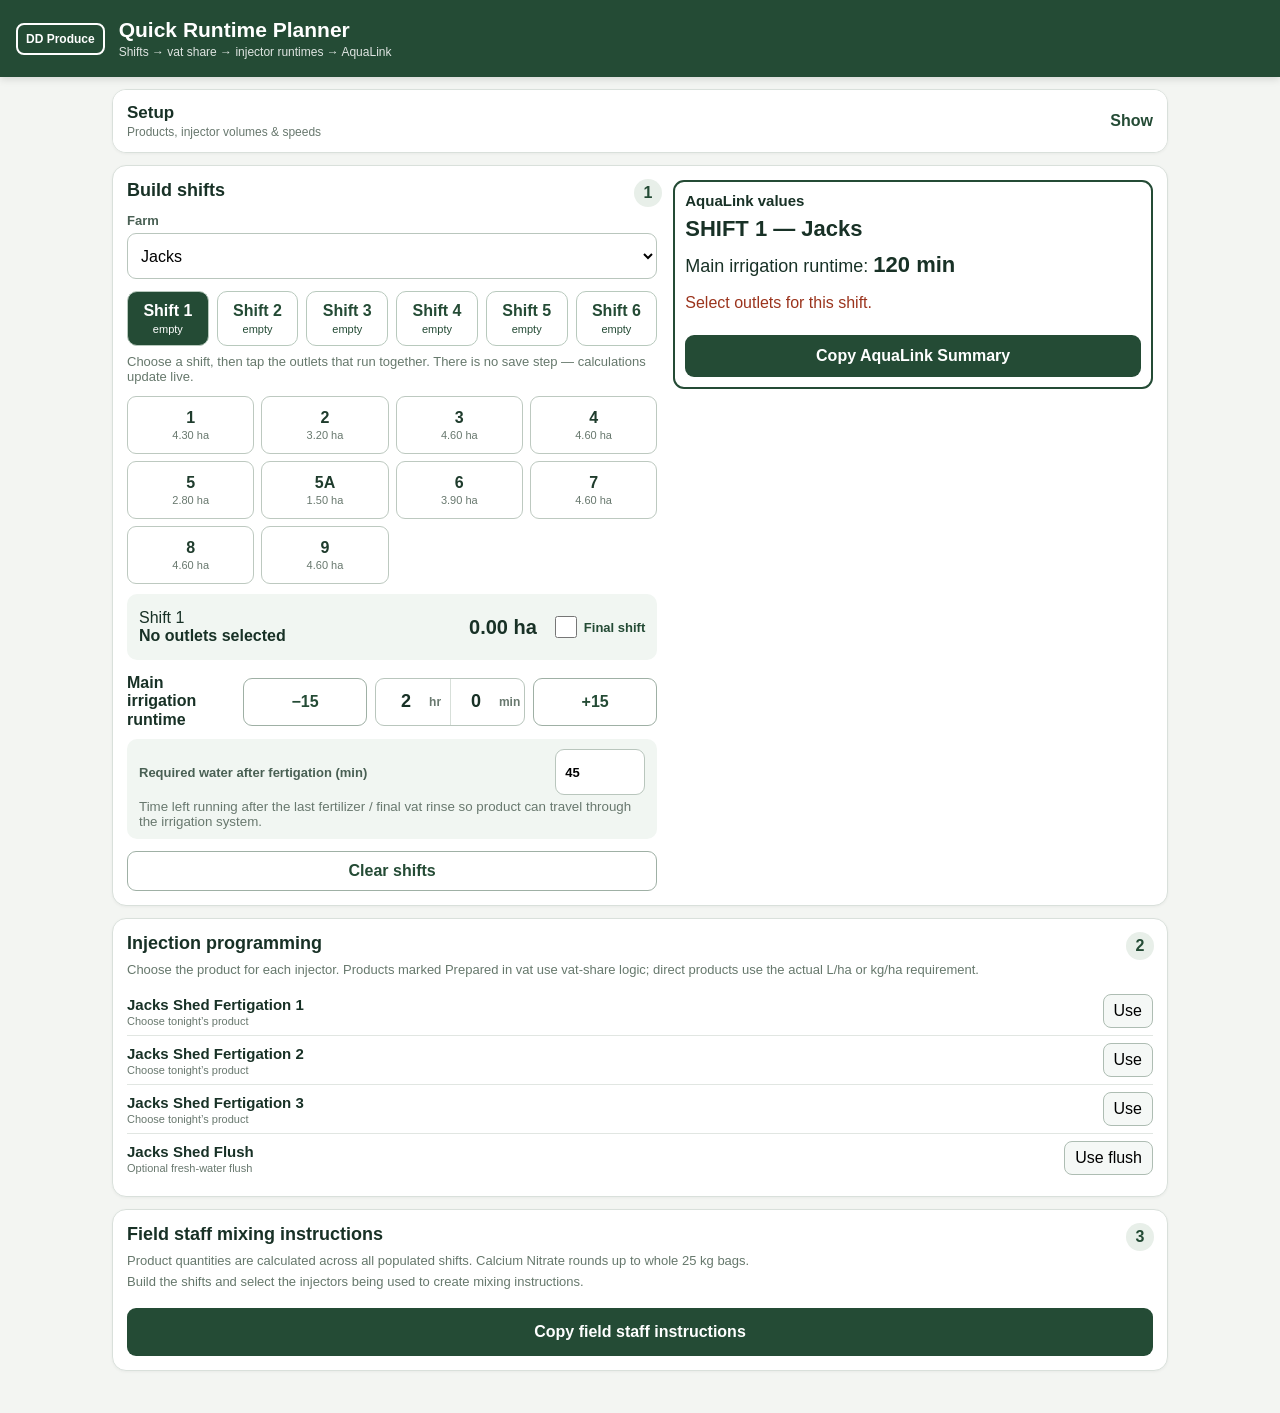
==== quick-planner.html @ 65de9755 "Add files via upload" ====
<!doctype html><html lang="en"><head><meta charset="utf-8"><meta name="viewport" content="width=device-width,initial-scale=1,viewport-fit=cover"><meta name="theme-color" content="#244B35"><title>Quick Runtime Planner — Build 5.2</title><link rel="stylesheet" href="quick.css"></head><body>
<header><div class="brand">DD Produce</div><div><h1>Quick Runtime Planner</h1><p>Shifts → vat share → injector runtimes → AquaLink</p></div></header><main>
<section class="card setupCard"><button id="setupToggle" class="setupToggle"><span><strong>Setup</strong><small>Products, injector volumes & speeds</small></span><b>Show</b></button><div id="setupPanel" class="setupPanel"><div class="setupProducts"><h2>Products</h2><p class="hint">Add products once, then choose them on any injector.</p><div id="productSetup"></div><button id="addProduct" class="secondary">+ Add product</button></div><h2>Injectors</h2><p class="hint">Physical injector settings. Product can be changed for tonight without changing the injector.</p><div id="setupInjectors"></div></div></section>
<section class="card plannerCard"><div class="step">1</div><div class="outletPane"><h2>Build shifts</h2><label>Farm</label><select id="farm"></select><div id="shiftTabs" class="shiftTabs"></div><p class="hint">Choose a shift, then tap the outlets that run together. There is no save step — calculations update live.</p><div id="outlets" class="outlets"></div><div id="shiftSummary" class="shiftSummary"></div><div class="irrigationCtl"><b>Main irrigation runtime</b><button id="rtMinus" class="secondary">−15</button><div class="durationInput" aria-label="Irrigation duration"><label><input id="rtHours" type="number" inputmode="numeric" min="0" max="23" step="1" value="2"><span>hr</span></label><label><input id="rtMinutes" type="number" inputmode="numeric" min="0" max="59" step="1" value="0"><span>min</span></label></div><button id="rtPlus" class="secondary">+15</button></div><div class="postWaterCtl"><label>Required water after fertigation (min)<input id="postWater" type="number" min="0" step="5" value="45"></label><small>Time left running after the last fertilizer / final vat rinse so product can travel through the irrigation system.</small></div><button id="clearShifts" class="secondary" style="margin-top:12px">Clear shifts</button></div><aside class="inlineResult"><h3>AquaLink values</h3><div id="result"></div><button id="copy" class="primary">Copy AquaLink Summary</button></aside></section>
<section class="card"><div class="step">2</div><h2>Injection programming</h2><p class="hint">Choose the product for each injector. Products marked Prepared in vat use vat-share logic; direct products use the actual L/ha or kg/ha requirement.</p><div id="injectors"></div><div id="injectionOrderBox" class="injectionOrderBox"></div></section>
<section class="card fieldStaffCard"><div class="step">3</div><h2>Field staff mixing instructions</h2><p class="hint">Product quantities are calculated across all populated shifts. Calcium Nitrate rounds up to whole 25 kg bags.</p><div id="fieldStaffResult"></div><button id="copyFieldStaff" class="primary">Copy field staff instructions</button></section>
</main><script src="quick.js"></script></body></html>
---- quick.css ----
*{box-sizing:border-box}body{margin:0;background:#f3f5f2;color:#183126;font-family:-apple-system,BlinkMacSystemFont,"Segoe UI",sans-serif;font-size:16px}header{background:#244b35;color:white;padding:18px max(16px,env(safe-area-inset-left));display:flex;gap:14px;align-items:center;position:sticky;top:0;z-index:5;box-shadow:0 2px 8px #0002}.brand{border:2px solid #fff;border-radius:8px;padding:7px 8px;font-weight:800;font-size:12px;white-space:nowrap}h1{font-size:21px;margin:0}header p{margin:3px 0 0;opacity:.85;font-size:12px}main{max-width:620px;margin:auto;padding:12px 12px calc(30px + env(safe-area-inset-bottom))}.card{background:white;border:1px solid #d9e0db;border-radius:14px;padding:14px;margin-bottom:12px;box-shadow:0 1px 3px #0000000c;position:relative}.step{position:absolute;right:13px;top:13px;width:28px;height:28px;border-radius:50%;display:grid;place-items:center;background:#e8efe9;color:#244b35;font-weight:800}.card h2{font-size:18px;margin:0 38px 12px 0}label{display:block;font-size:13px;font-weight:700;margin:8px 0 5px;color:#496054}select,input,button{font:inherit}select,input{width:100%;min-height:46px;border:1px solid #b9c6bd;border-radius:9px;background:#fff;padding:9px}.outlets{display:grid;grid-template-columns:repeat(4,1fr);gap:7px;margin-top:12px}.outlet{min-height:58px;border:1px solid #bdc9c0;background:#fff;border-radius:9px;padding:5px 2px;font-weight:800;color:#1f3c2d}.outlet small{display:block;font-size:11px;font-weight:500;color:#68786e;margin-top:2px}.outlet.on{background:#244b35;color:white;border-color:#244b35}.outlet.on small{color:#dbe6df}.total{margin-top:11px;background:#f0f5f1;border-radius:9px;padding:10px;display:grid;grid-template-columns:1fr minmax(180px,240px);gap:10px;align-items:center}.total>div:first-child{display:grid;grid-template-columns:1fr auto;gap:2px 8px}.total span{font-size:12px}.total strong{grid-row:2}.total b{grid-row:1/3;grid-column:2;align-self:center;font-size:18px}.runtimeCompact{border-left:1px solid #d5dfd8;padding-left:10px}.runtimeMini{display:grid;grid-template-columns:44px 1fr 44px;gap:4px;margin-top:3px}.runtimeMini select{min-height:38px;padding:5px}.runtimeMini button{border:1px solid #b9c6bd;background:#f7f9f7;border-radius:8px;font-weight:700;min-height:38px}.hint{font-size:13px;color:#66786c;margin:-4px 0 10px}.inj{border-top:1px solid #e1e6e2;padding:12px 0}.inj:first-child{border-top:0}.injHead{display:flex;justify-content:space-between;align-items:center;gap:10px}.injHead strong{font-size:16px}.toggle{width:auto;min-height:38px;padding:7px 12px;border:1px solid #aebdb3;background:#f5f8f6;border-radius:8px}.toggle.on{background:#244b35;color:#fff}.injBody{display:none}.inj.active .injBody{display:block}.two{display:grid;grid-template-columns:1fr 1fr;gap:8px}.calc{margin-top:9px;background:#f1f5f2;border-radius:9px;padding:10px;font-size:13px}.calc strong{font-size:17px}.warning{color:#9b341d}.result{border:2px solid #244b35}.aquaHead{font-size:17px;font-weight:800;margin-bottom:8px}.aquaLine{display:grid;grid-template-columns:1fr auto;gap:6px;padding:9px 0;border-top:1px solid #dce4de}.aquaLine:first-of-type{border-top:0}.aquaLine b{font-size:18px}.primary,.secondary{width:100%;min-height:48px;border-radius:9px;margin-top:9px;font-weight:800}.primary{background:#244b35;color:#fff;border:0}.secondary{background:#fff;color:#244b35;border:1px solid #9fb0a5}@media(max-width:390px){main{padding-left:8px;padding-right:8px}.card{padding:12px}.outlets{grid-template-columns:repeat(4,1fr);gap:5px}.total{grid-template-columns:1fr}.runtimeCompact{border-left:0;border-top:1px solid #d5dfd8;padding:8px 0 0}.two{grid-template-columns:1fr}}

.orderTitle{margin-top:10px;padding-top:10px;border-top:1px solid #dce4de;font-size:13px;font-weight:800;color:#496054}.orderRow{display:grid;grid-template-columns:28px 1fr 40px 40px;gap:6px;align-items:center;padding:6px 0}.orderRow>b{width:28px;height:28px;border-radius:50%;display:grid;place-items:center;background:#244b35;color:#fff}.orderRow span{font-weight:750}.orderRow small{display:block;font-size:11px;font-weight:500;color:#68786e;margin-top:1px}.orderRow button{min-height:38px;border:1px solid #b9c6bd;background:#f7f9f7;border-radius:8px;font-size:20px;font-weight:800;color:#244b35}.orderRow button:disabled{opacity:.25}

.aquaTable{width:100%;border-collapse:collapse;margin-top:8px}.aquaTable th,.aquaTable td{padding:9px 5px;border-top:1px solid #dce4de;text-align:left}.aquaTable th{font-size:12px;color:#66786c}.aquaTable td.num,.aquaTable th.num{text-align:right;font-weight:800}.aquaTable td.num{font-size:18px}.aquaTable small{display:block;color:#68786e;margin-top:2px}.aquaNote{font-size:12px;color:#66786c;margin:8px 0 0}
.setupCard{padding:0;overflow:hidden}.setupToggle{width:100%;border:0;background:#fff;padding:13px 14px;display:flex;justify-content:space-between;align-items:center;text-align:left;color:#183126}.setupToggle span{display:flex;flex-direction:column}.setupToggle strong{font-size:17px}.setupToggle small{font-size:12px;color:#68786e;margin-top:2px}.setupToggle b{color:#244b35}.setupPanel{display:none;border-top:1px solid #e1e6e2;padding:14px}.setupPanel.open{display:block}.setupInj{padding:10px 0;border-top:1px solid #e1e6e2}.setupInj:first-of-type{border-top:0}.setupInj>strong{font-size:15px}.setupInj input,.setupInj select{min-height:42px}.flushOnly .calc{color:#496054}.inj input[readonly]{background:#f2f5f2;color:#53665a}
.inlineResult{margin-top:10px;border:2px solid #244b35;border-radius:11px;padding:10px}.inlineResult h3{font-size:15px;margin:0 0 7px}.inlineResult .primary,.inlineResult .secondary{min-height:42px;margin-top:7px}.inlineResult .aquaTable td,.inlineResult .aquaTable th{padding:7px 4px}

/* Build 6: iPad split view + prepared-vat allocation */
.vatPlan{margin-top:10px;border:1px solid #d5dfd8;border-radius:10px;padding:10px;background:#f8faf8}.vatPlanHead{display:flex;justify-content:space-between;gap:10px;align-items:baseline}.vatPlanHead strong{font-size:14px}.vatPreparedSummary{font-size:12px;font-weight:700;color:#496054}.vatOutlets{display:grid;grid-template-columns:repeat(5,1fr);gap:5px;margin-top:8px}.vatOutlet{min-height:46px;border:1px solid #bdc9c0;background:#fff;border-radius:8px;font-weight:800;color:#1f3c2d;padding:4px 2px}.vatOutlet small{display:block;font-size:9px;font-weight:500;color:#68786e}.vatOutlet.on{background:#244b35;color:#fff;border-color:#244b35}.vatOutlet.on small{color:#dbe6df}.vatHelp{font-size:11px;color:#68786e;margin:7px 0 0}.outletPane>.secondary{min-height:40px;margin-top:8px}
@media(min-width:760px){main{max-width:1080px}.plannerCard{display:grid;grid-template-columns:minmax(0,1.05fr) minmax(360px,.95fr);gap:16px;align-items:start}.plannerCard .step{left:calc(50% - 6px);right:auto}.outletPane{min-width:0}.inlineResult{margin-top:0;position:sticky;top:92px;min-width:0}.inlineResult .aquaTable td.num{font-size:16px}.inlineResult .orderRow{grid-template-columns:28px 1fr 38px 38px}.outlets{grid-template-columns:repeat(4,1fr)}}
@media(max-width:520px){.vatOutlets{grid-template-columns:repeat(4,1fr)}}

/* Build 7: compact injector cards + working prepared-vat state */
.inj{padding:9px 0}.injHead strong{font-size:15px}.injBody{padding-top:4px}.injBody label{font-size:11px;margin:4px 0 3px}.injBody select,.injBody input{min-height:36px;padding:5px 8px;font-size:14px}.injBody .two{gap:6px}.injBody .calc{margin-top:6px;padding:7px 9px;line-height:1.3}.injBody .calc strong{font-size:15px}.injBody .calc span{font-size:11px;color:#68786e}.toggle{min-height:34px;padding:5px 10px}.vatPlan{padding:7px;margin-top:6px}.vatOutlets{margin-top:6px}.vatOutlet{min-height:40px}.vatOutlet.used{background:#dfe9e2;color:#244b35;border-color:#8fa99a}.vatOutlet.used small{color:#587064}.vatStatus{display:flex;flex-wrap:wrap;gap:5px 12px;margin-top:7px;font-size:11px;color:#496054}.vatActions{display:flex;gap:6px;margin-top:7px}.vatActions button{min-height:34px;border-radius:7px;border:1px solid #aebdb3;background:#fff;color:#244b35;font-size:12px;font-weight:700;padding:5px 8px}.vatActions .markUsed{background:#244b35;color:#fff}.vatHelp{margin-top:5px}.solutionWrap label{margin-top:5px}
@media(min-width:760px){.inj.active .injBody{display:grid;grid-template-columns:1fr 1fr;gap:5px 10px;align-items:start}.inj.active .injBody>.two{display:contents}.inj.active .injBody>.vatPlan,.inj.active .injBody>.solutionWrap,.inj.active .injBody>.calc{grid-column:1/-1}.inj.active .injBody>.two>div{min-width:0}.inj.active .injBody>.two>input[type=hidden]{display:none}.vatOutlets{grid-template-columns:repeat(6,1fr)}}
/* Build 8: ordered fertigation runs using Injector Times spreadsheet logic */
.runHint{margin-top:0}.addRun{min-height:42px;margin-top:9px}.runs{margin-top:10px}.runEmpty{margin:8px 0}.runRow{display:grid;grid-template-columns:28px 1fr 34px 34px 34px;gap:5px;align-items:center;padding:5px;border:1px solid #d8e1da;border-radius:9px;margin-bottom:5px;background:#fafcfa}.runRow.active{border:2px solid #244b35;background:#f2f7f3}.runRow>b{width:26px;height:26px;border-radius:50%;display:grid;place-items:center;background:#244b35;color:white}.runPick{border:0;background:transparent;text-align:left;color:#183126;padding:2px}.runPick span{display:block;font-weight:800}.runPick small{display:block;color:#68786e}.runMove,.runDelete{min-height:34px;border:1px solid #bdc9c0;border-radius:7px;background:#fff;color:#244b35;font-weight:800}.runDelete{font-size:20px}.runMove:disabled{opacity:.25}.runTotal{display:flex;justify-content:space-between;padding:7px 5px;font-size:13px;border-top:1px solid #d8e1da;margin-top:6px}.runFocus{background:#eef4ef;border-radius:8px;padding:8px;margin-bottom:7px}.runFocus strong,.runFocus span{display:block}.runFocus span{font-size:12px;color:#5d7064;margin-top:2px}.compactInj{padding:7px 0}.compactInj .injHead>div small{display:block;color:#68786e;font-size:11px;margin-top:1px}.compactInj.active .injBody{display:grid;grid-template-columns:repeat(4,1fr);gap:6px;align-items:end}.compactInj .injBody label{margin:0}.compactInj .calc{grid-column:1/-1;margin:0;padding:6px 8px}.setupGrid{display:grid;grid-template-columns:repeat(2,1fr);gap:6px}.setupGrid label{margin:3px 0}.setupGrid input{min-height:38px;padding:5px 7px}.plannerCard .total{grid-template-columns:1fr}.plannerCard .total>div:first-child{grid-template-columns:1fr auto}.plannerCard .total b{grid-row:1/3;grid-column:2}
@media(max-width:700px){.compactInj.active .injBody{grid-template-columns:1fr 1fr}.setupGrid{grid-template-columns:1fr}.runRow{grid-template-columns:26px 1fr 32px 32px 32px}.plannerCard{display:block}.inlineResult{margin-top:10px}}
/* Build 10.1 - per-run irrigation runtime */
.runRuntime{display:flex;align-items:center;gap:6px;margin-left:auto;padding-left:8px}
.runRuntime small{font-size:12px;color:#66766d;white-space:nowrap}
.runRuntime button{min-width:36px;height:36px;padding:0 8px;border:1px solid #bfd0c5;border-radius:9px;background:#fff;color:#1672df;font-weight:700;font-size:15px}
.runRuntime input{width:66px;height:36px;border:1px solid #bfd0c5;border-radius:9px;padding:0 7px;text-align:center;font-weight:700;font-size:15px}
.mainRuntimeLine{display:flex;justify-content:space-between;align-items:center;padding:10px 4px;border-bottom:1px solid #dbe4de;font-size:16px}
.mainRuntimeLine b{font-size:20px}
@media(max-width:700px){.runRow{flex-wrap:wrap}.runRuntime{width:100%;margin:5px 0 0 40px;padding:0}.runRuntime small{min-width:72px}}
/* Excel Shift Build 1 */
.shiftTabs{display:grid;grid-template-columns:repeat(6,1fr);gap:8px;margin:12px 0}.shiftTab{border:1px solid #b8c9bd;background:#fff;border-radius:10px;padding:10px 4px;font-weight:800;color:#244b35}.shiftTab.active{background:#244b35;color:#fff}.shiftTab small{display:block;font-size:11px;font-weight:500;margin-top:3px}.shiftSummary{margin:10px 0 14px;padding:10px 12px;border-radius:10px;background:#f1f6f2;display:flex;justify-content:space-between;gap:10px;align-items:center}.shiftSummary strong{display:block}.shiftSummary .ha{font-size:20px;font-weight:800}.irrigationCtl{display:flex;gap:7px;align-items:center;margin-top:10px}.irrigationCtl input{width:95px;text-align:center}.irrigationCtl button{min-width:48px}.productAmount small{display:block;color:#6c7b71;font-size:12px}.aquaSimple{width:100%;border-collapse:collapse;margin-top:12px}.aquaSimple th,.aquaSimple td{padding:12px 7px;border-bottom:1px solid #dbe3dd;text-align:left}.aquaSimple th:nth-child(3),.aquaSimple th:nth-child(4),.aquaSimple td:nth-child(3),.aquaSimple td:nth-child(4){text-align:right;white-space:nowrap}.aquaSimple th{font-size:13px}.aquaSimple td{font-size:16px}.aquaSimple .productAmount{font-size:14px}.shiftTitle{font-size:22px;font-weight:800;margin:4px 0}.mainIrr{font-size:18px;margin:10px 0 6px}.mainIrr b{font-size:22px}.setupProducts{border-bottom:1px solid #dbe3dd;margin-bottom:18px;padding-bottom:16px}.productRow{display:grid;grid-template-columns:2fr 1fr 1fr auto;gap:8px;align-items:end;margin:8px 0}.productRow input,.productRow select{width:100%}.deleteProduct{height:44px}.productSelect{width:100%}
@media(max-width:700px){.shiftTabs{grid-template-columns:repeat(3,1fr)}.productRow{grid-template-columns:1fr 1fr}.aquaSimple th,.aquaSimple td{padding:9px 4px;font-size:13px}.aquaSimple th{font-size:11px}.plannerCard{display:block}.inlineResult{margin-top:14px}}

/* Excel Shift Build 2 - user controlled injection order */
.injectionOrderBox{margin-top:12px;border-top:1px solid #dbe3dd;padding-top:10px}
.injectionOrderBox:empty{display:none}
.orderControlTitle{margin-bottom:5px}.orderControlTitle strong{display:block;font-size:15px}.orderControlTitle small{display:block;color:#68786e;font-size:11px;margin-top:2px}
.orderControlRow{display:grid;grid-template-columns:28px 1fr 38px 38px;gap:6px;align-items:center;padding:5px 0}
.orderControlRow>b{width:26px;height:26px;border-radius:50%;display:grid;place-items:center;background:#244b35;color:#fff}
.orderControlRow span{font-weight:800}.orderControlRow span small{display:block;font-weight:500;color:#68786e;font-size:11px}
.orderControlRow button{height:36px;border:1px solid #b9c6bd;background:#fff;border-radius:8px;color:#244b35;font-size:18px;font-weight:800}
.orderControlRow button:disabled{opacity:.25}

.finalShiftCtl{margin-top:12px;border:1px solid #b8cbbf;border-radius:12px;padding:10px 12px;background:#f7faf8}.finalShiftCtl label{display:flex;align-items:center;gap:10px;margin:0;cursor:pointer}.finalShiftCtl input{width:22px;height:22px;flex:0 0 auto}.finalShiftCtl span{display:flex;flex-direction:column;gap:2px}.finalShiftCtl small{font-weight:400;color:#6d7d73}.shiftTab.final{box-shadow:inset 0 0 0 2px #24583b}.shiftTab em{display:block;font-size:10px;font-style:normal;letter-spacing:.06em;margin-top:2px}

/* Excel Shift Build 4 - field staff mixing instructions */
.fieldStaffCard{margin-top:12px}.staffFarm{font-size:20px;font-weight:800;margin:2px 0 8px}.staffLine{display:grid;grid-template-columns:minmax(180px,1fr) minmax(220px,1fr);gap:14px;padding:10px 4px;border-top:1px solid #dbe3dd;align-items:center}.staffLine strong,.staffLine small{display:block}.staffLine small{color:#68786e;margin-top:2px}.staffLine>span:last-child{text-align:right}.staffLine>span:last-child small{font-size:11px}.staffOutlets{margin-top:10px;background:#f1f6f2;border-radius:9px;padding:10px}.staffOutlets b,.staffOutlets span{display:block}.staffOutlets span{margin-top:3px}.fieldStaffCard .primary{max-width:100%}@media(max-width:600px){.staffLine{grid-template-columns:1fr}.staffLine>span:last-child{text-align:left}}
.preparedCheck{display:flex!important;align-items:center;gap:8px;border:1px solid #c4d1c8;border-radius:9px;padding:7px 9px;min-height:44px}.preparedCheck input{width:20px!important;height:20px}.preparedCheck span{display:flex;flex-direction:column}.preparedCheck small{font-size:10px;color:#6c7b71}.directProduct .vatOnly,.directProduct .rinseField{display:none!important}.postWaterCtl{margin-top:10px;padding:10px 12px;border-radius:10px;background:#f1f6f2}.postWaterCtl label{display:flex;align-items:center;justify-content:space-between;gap:10px;margin:0;font-weight:700}.postWaterCtl input{width:90px}.postWaterCtl small{display:block;color:#68786e;margin-top:4px}.finishRule{margin:8px 0;font-size:14px}.finishOK{margin-top:10px;padding:8px 10px;border-radius:8px;background:#edf6ef;font-size:13px}.irrigationCtl input[type=time]{width:118px;min-height:44px;font-size:18px;text-align:center}

/* Build 5.2 — compact setup + true irrigation duration (not time of day) */
.irrigationCtl{display:grid;grid-template-columns:minmax(92px,1fr) minmax(92px,1.15fr) minmax(150px,1.25fr) minmax(92px,1.15fr);gap:8px;align-items:center}
.irrigationCtl>b{line-height:1.15}
.irrigationCtl .secondary{margin:0;min-height:48px}
.durationInput{display:grid;grid-template-columns:1fr 1fr;border:1px solid #b9c6bd;border-radius:9px;background:#fff;overflow:hidden;min-height:48px}
.durationInput label{margin:0;display:flex;align-items:center;justify-content:center;gap:3px;color:#183126;min-width:0}
.durationInput label+label{border-left:1px solid #d7dfd9}
.durationInput input{border:0;border-radius:0;padding:5px 0 5px 5px;min-height:46px;width:2.5em;text-align:right;font-size:18px;font-weight:800;background:transparent;color:#183126}
.durationInput input:focus{outline:2px solid #5aa4e8;outline-offset:-2px}
.durationInput span{font-size:12px;font-weight:800;color:#68786e;margin-right:4px}

/* Product setup: use the width instead of tall stacked cards */
.productRow{grid-template-columns:minmax(170px,2fr) minmax(90px,.8fr) minmax(105px,.9fr) minmax(170px,1.25fr) 44px;gap:8px;align-items:end;margin:5px 0;padding:5px 0;border-bottom:1px solid #edf1ee}
.productRow:last-child{border-bottom:0}
.productRow label{margin:2px 0}
.productRow input,.productRow select{min-height:40px;padding:6px 8px}
.productRow .preparedCheck{min-height:40px;padding:5px 8px;margin:2px 0}
.productRow .preparedCheck span b{font-size:13px}
.productRow .preparedCheck small{line-height:1.1}
.productRow .deleteProduct{width:44px;height:40px;min-height:40px;margin:2px 0 0;padding:0}
.setupProducts{margin-bottom:12px;padding-bottom:10px}
.setupProducts .secondary{min-height:40px;margin-top:6px}

@media(max-width:700px){
  .productRow{grid-template-columns:minmax(0,1.5fr) minmax(78px,.7fr) minmax(90px,.8fr);gap:6px;padding:7px 0}
  .productRow .preparedCheck{grid-column:1/3}
  .productRow .deleteProduct{grid-column:3;grid-row:2;width:100%}
  .irrigationCtl{grid-template-columns:1fr minmax(128px,1.2fr) 1fr;gap:7px}
  .irrigationCtl>b{grid-column:1/-1;margin-bottom:0}
}
@media(max-width:430px){
  .setupPanel{padding:10px}
  .setupProducts h2{margin-bottom:7px}
  .setupProducts .hint{margin-bottom:5px}
  .productRow{grid-template-columns:minmax(0,1fr) minmax(74px,.58fr);gap:5px}
  .productRow label:nth-child(1){grid-column:1}
  .productRow label:nth-child(2){grid-column:2}
  .productRow label:nth-child(3){grid-column:1}
  .productRow .preparedCheck{grid-column:2;margin:2px 0;align-self:stretch}
  .productRow .preparedCheck small{display:none}
  .productRow .deleteProduct{grid-column:1/-1;grid-row:auto;height:34px;min-height:34px}
  .irrigationCtl{grid-template-columns:minmax(82px,1fr) minmax(130px,1.2fr) minmax(82px,1fr)}
  .irrigationCtl .secondary{min-width:0;padding:7px 4px}
  .durationInput input{font-size:17px;width:2.25em}
}

/* Build 5.3 — compact final-shift control in shift summary */
.shiftSummaryActions{display:flex;align-items:center;justify-content:flex-end;gap:18px;margin-left:auto}
.finalShiftInline{display:flex!important;align-items:center;gap:7px;margin:0!important;white-space:nowrap;font-weight:800;color:#244b35;cursor:pointer}
.finalShiftInline input{width:22px!important;height:22px!important;margin:0;flex:0 0 auto}
@media(max-width:600px){.shiftSummary{align-items:center}.shiftSummaryActions{gap:10px}.shiftSummary .ha{font-size:17px}.finalShiftInline span{font-size:13px}}
@media(max-width:390px){.shiftSummary{gap:6px;padding:9px}.shiftSummaryActions{gap:7px}.finalShiftInline span{font-size:12px}.finalShiftInline input{width:20px!important;height:20px!important}}
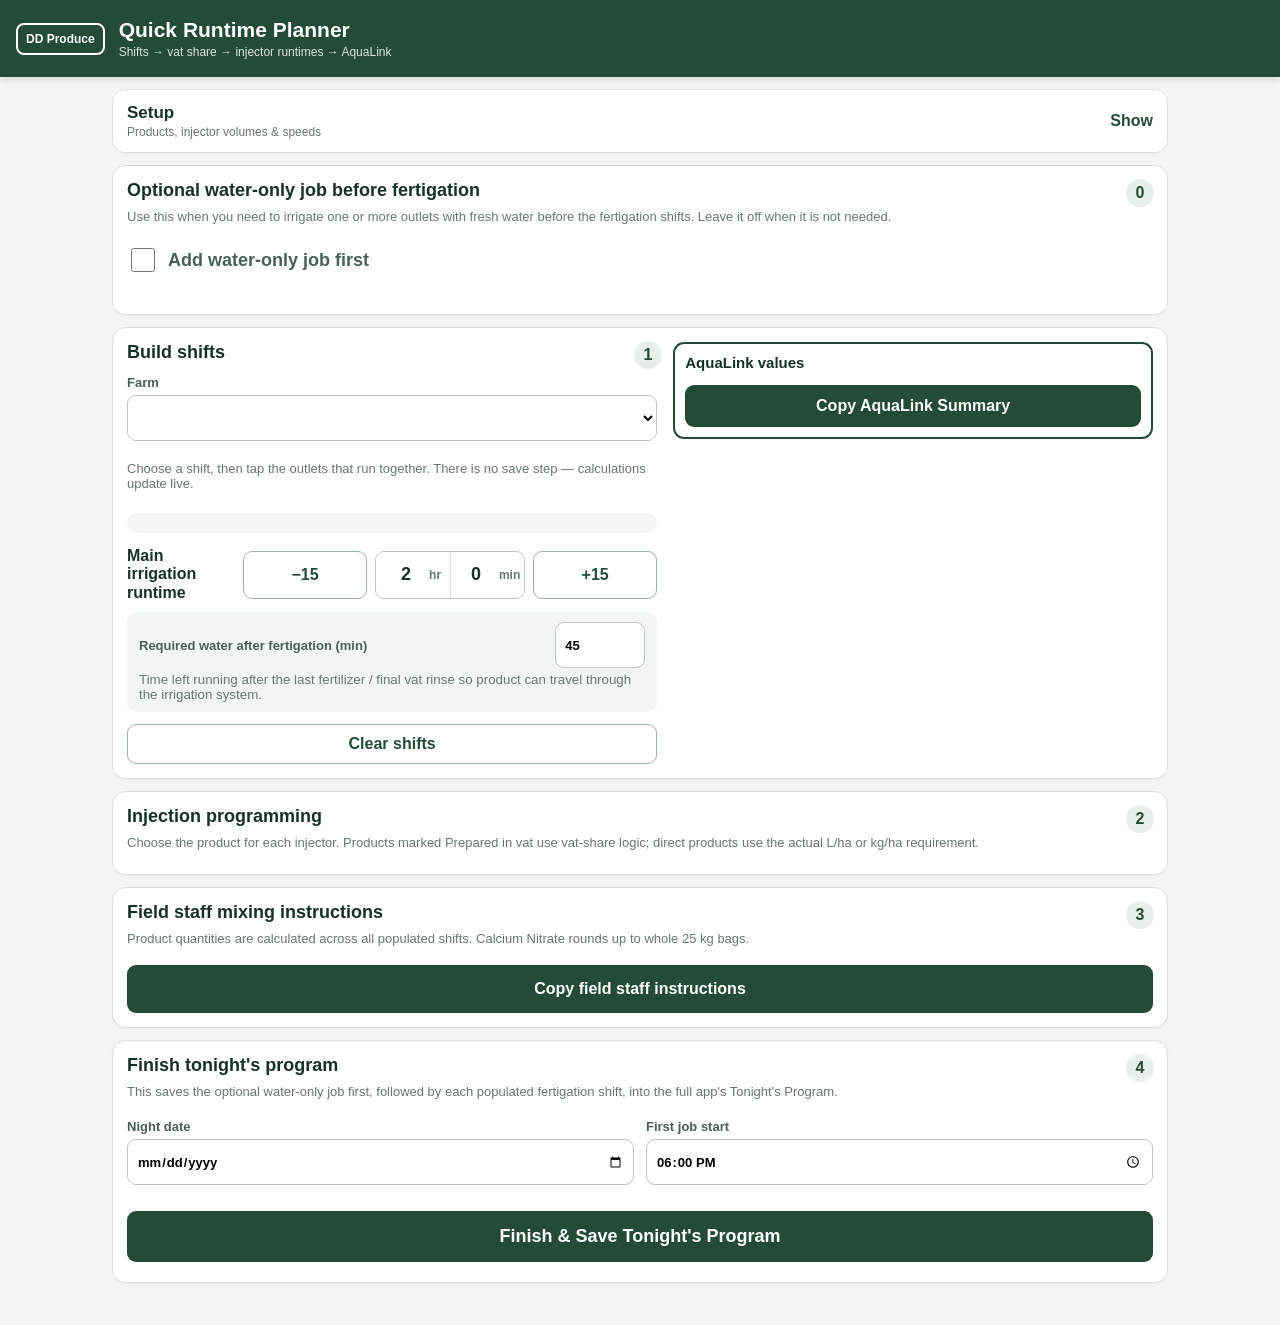
==== commit 19f2b845: "Add files via upload" ====
--- a/quick-planner.html
+++ b/quick-planner.html
@@ -1,7 +1,9 @@
 <!doctype html><html lang="en"><head><meta charset="utf-8"><meta name="viewport" content="width=device-width,initial-scale=1,viewport-fit=cover"><meta name="theme-color" content="#244B35"><title>Quick Runtime Planner — Build 5.2</title><link rel="stylesheet" href="quick.css"></head><body>
 <header><div class="brand">DD Produce</div><div><h1>Quick Runtime Planner</h1><p>Shifts → vat share → injector runtimes → AquaLink</p></div></header><main>
 <section class="card setupCard"><button id="setupToggle" class="setupToggle"><span><strong>Setup</strong><small>Products, injector volumes & speeds</small></span><b>Show</b></button><div id="setupPanel" class="setupPanel"><div class="setupProducts"><h2>Products</h2><p class="hint">Add products once, then choose them on any injector.</p><div id="productSetup"></div><button id="addProduct" class="secondary">+ Add product</button></div><h2>Injectors</h2><p class="hint">Physical injector settings. Product can be changed for tonight without changing the injector.</p><div id="setupInjectors"></div></div></section>
+<section class="card waterOnlyCard"><div class="step">0</div><h2>Optional water-only job before fertigation</h2><p class="hint">Use this when you need to irrigate one or more outlets with fresh water before the fertigation shifts. Leave it off when it is not needed.</p><label class="waterToggle"><input id="useWaterOnly" type="checkbox"> <strong>Add water-only job first</strong></label><div id="waterOnlyPanel" style="display:none"><div id="waterOutlets" class="outlets"></div><div class="irrigationCtl"><b>Water-only runtime</b><button id="waterMinus" class="secondary">−15</button><div class="durationInput"><label><input id="waterHours" type="number" inputmode="numeric" min="0" max="23" value="2"><span>hr</span></label><label><input id="waterMinutes" type="number" inputmode="numeric" min="0" max="59" value="0"><span>min</span></label></div><button id="waterPlus" class="secondary">+15</button></div></div></section>
 <section class="card plannerCard"><div class="step">1</div><div class="outletPane"><h2>Build shifts</h2><label>Farm</label><select id="farm"></select><div id="shiftTabs" class="shiftTabs"></div><p class="hint">Choose a shift, then tap the outlets that run together. There is no save step — calculations update live.</p><div id="outlets" class="outlets"></div><div id="shiftSummary" class="shiftSummary"></div><div class="irrigationCtl"><b>Main irrigation runtime</b><button id="rtMinus" class="secondary">−15</button><div class="durationInput" aria-label="Irrigation duration"><label><input id="rtHours" type="number" inputmode="numeric" min="0" max="23" step="1" value="2"><span>hr</span></label><label><input id="rtMinutes" type="number" inputmode="numeric" min="0" max="59" step="1" value="0"><span>min</span></label></div><button id="rtPlus" class="secondary">+15</button></div><div class="postWaterCtl"><label>Required water after fertigation (min)<input id="postWater" type="number" min="0" step="5" value="45"></label><small>Time left running after the last fertilizer / final vat rinse so product can travel through the irrigation system.</small></div><button id="clearShifts" class="secondary" style="margin-top:12px">Clear shifts</button></div><aside class="inlineResult"><h3>AquaLink values</h3><div id="result"></div><button id="copy" class="primary">Copy AquaLink Summary</button></aside></section>
 <section class="card"><div class="step">2</div><h2>Injection programming</h2><p class="hint">Choose the product for each injector. Products marked Prepared in vat use vat-share logic; direct products use the actual L/ha or kg/ha requirement.</p><div id="injectors"></div><div id="injectionOrderBox" class="injectionOrderBox"></div></section>
 <section class="card fieldStaffCard"><div class="step">3</div><h2>Field staff mixing instructions</h2><p class="hint">Product quantities are calculated across all populated shifts. Calcium Nitrate rounds up to whole 25 kg bags.</p><div id="fieldStaffResult"></div><button id="copyFieldStaff" class="primary">Copy field staff instructions</button></section>
+<section class="card saveProgramCard"><div class="step">4</div><h2>Finish tonight's program</h2><p class="hint">This saves the optional water-only job first, followed by each populated fertigation shift, into the full app's Tonight's Program.</p><div class="saveProgramInputs"><label>Night date<input id="saveNightDate" type="date"></label><label>First job start<input id="saveStartTime" type="time" value="18:00"></label></div><button id="finishSave" class="primary">Finish &amp; Save Tonight's Program</button><div id="saveStatus" class="hint"></div></section>
 </main><script src="quick.js"></script></body></html>
--- a/quick.css
+++ b/quick.css
@@ -97,3 +97,4 @@
 .finalShiftInline input{width:22px!important;height:22px!important;margin:0;flex:0 0 auto}
 @media(max-width:600px){.shiftSummary{align-items:center}.shiftSummaryActions{gap:10px}.shiftSummary .ha{font-size:17px}.finalShiftInline span{font-size:13px}}
 @media(max-width:390px){.shiftSummary{gap:6px;padding:9px}.shiftSummaryActions{gap:7px}.finalShiftInline span{font-size:12px}.finalShiftInline input{width:20px!important;height:20px!important}}
+.waterOnlyCard,.saveProgramCard{position:relative}.waterToggle{display:flex;align-items:center;gap:10px;font-size:18px;margin:10px 0 14px}.waterToggle input{width:24px;height:24px}.saveProgramInputs{display:flex;gap:12px;flex-wrap:wrap;margin:12px 0}.saveProgramInputs label{min-width:180px;flex:1}.saveProgramInputs input{width:100%;box-sizing:border-box;margin-top:5px}.saveProgramCard .primary{width:100%;font-size:18px;padding:15px}.waterOnlyCard .outlets{margin:12px 0}
